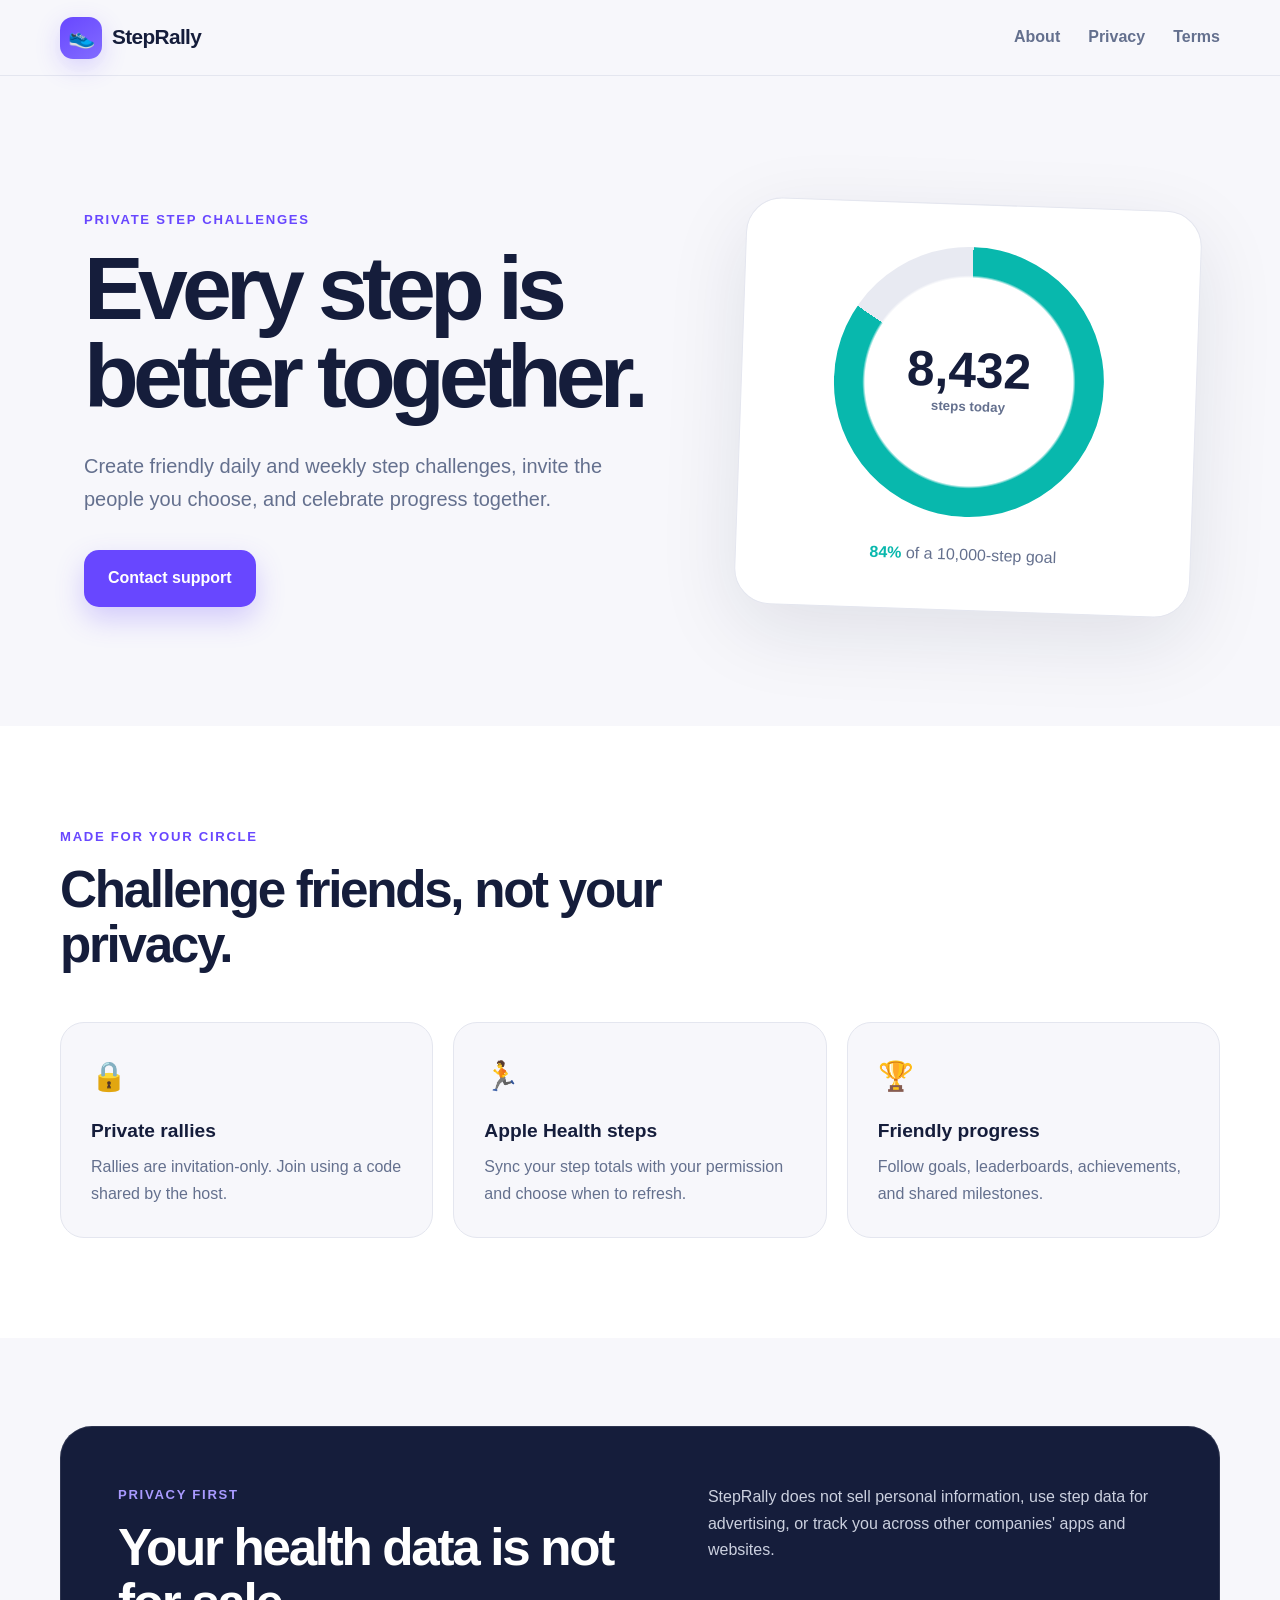
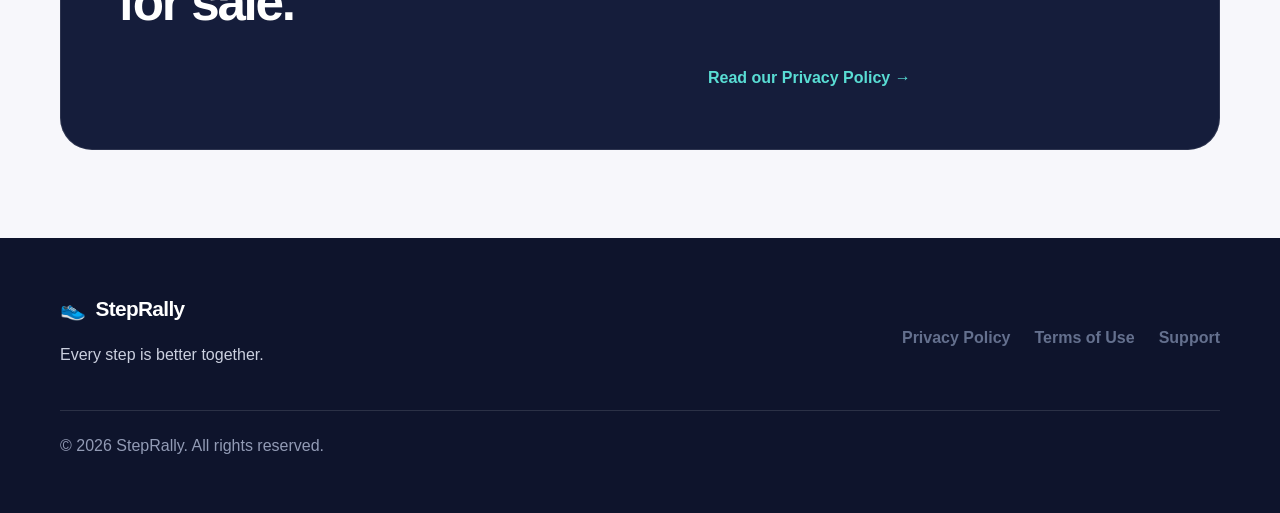
==== index.html @ 6db6c576 "Publish StepRally website and legal pages" ====
<!doctype html>
<html lang="en">
<head>
  <meta charset="utf-8">
  <meta name="viewport" content="width=device-width, initial-scale=1">
  <meta name="description" content="StepRally is a private step-challenge app for friends and family.">
  <title>StepRally | Every step is better together</title>
  <link rel="icon" type="image/svg+xml" href="data:image/svg+xml,%3Csvg xmlns='http://www.w3.org/2000/svg' viewBox='0 0 64 64'%3E%3Crect width='64' height='64' rx='15' fill='%236C4DFF'/%3E%3Cpath d='M39 10c7 2 9 10 6 18-3 7-10 10-16 7-6-3-7-11-3-18 3-6 8-9 13-7ZM20 34c5 0 9 5 9 11s-5 10-11 9c-6-1-9-7-7-13 1-4 5-7 9-7Z' fill='white'/%3E%3C/svg%3E">
  <link rel="stylesheet" href="styles.css">
</head>
<body>
  <header class="site-header">
    <a class="brand" href="/" aria-label="StepRally home"><span class="mark" aria-hidden="true">👟</span>StepRally</a>
    <nav aria-label="Main navigation">
      <a href="#about">About</a>
      <a href="/privacy/">Privacy</a>
      <a href="/terms/">Terms</a>
    </nav>
  </header>

  <main>
    <section class="hero">
      <div class="hero-copy">
        <p class="eyebrow">Private step challenges</p>
        <h1>Every step is better together.</h1>
        <p class="lead">Create friendly daily and weekly step challenges, invite the people you choose, and celebrate progress together.</p>
        <a class="button" href="mailto:support@steprally.app">Contact support</a>
      </div>
      <div class="goal-card" aria-label="Example daily step progress">
        <div class="ring"><span>8,432</span><small>steps today</small></div>
        <p><strong>84%</strong> of a 10,000-step goal</p>
      </div>
    </section>

    <section class="section" id="about">
      <div>
        <p class="eyebrow">Made for your circle</p>
        <h2>Challenge friends, not your privacy.</h2>
      </div>
      <div class="features">
        <article><span aria-hidden="true">🔒</span><h3>Private rallies</h3><p>Rallies are invitation-only. Join using a code shared by the host.</p></article>
        <article><span aria-hidden="true">🏃</span><h3>Apple Health steps</h3><p>Sync your step totals with your permission and choose when to refresh.</p></article>
        <article><span aria-hidden="true">🏆</span><h3>Friendly progress</h3><p>Follow goals, leaderboards, achievements, and shared milestones.</p></article>
      </div>
    </section>

    <section class="privacy-callout">
      <div><p class="eyebrow">Privacy first</p><h2>Your health data is not for sale.</h2></div>
      <p>StepRally does not sell personal information, use step data for advertising, or track you across other companies' apps and websites.</p>
      <a href="/privacy/">Read our Privacy Policy <span aria-hidden="true">→</span></a>
    </section>
  </main>

  <footer>
    <div><a class="brand" href="/"><span aria-hidden="true">👟</span>StepRally</a><p>Every step is better together.</p></div>
    <div class="footer-links"><a href="/privacy/">Privacy Policy</a><a href="/terms/">Terms of Use</a><a href="mailto:support@steprally.app">Support</a></div>
    <p class="copyright">© 2026 StepRally. All rights reserved.</p>
  </footer>
</body>
</html>
---- styles.css ----
:root{--ink:#151d3b;--muted:#64708e;--purple:#6847ff;--purple-dark:#5031df;--teal:#08b8ad;--paper:#f7f7fb;--line:#e4e6ef;--white:#fff;--orange:#ffad24}*{box-sizing:border-box}html{scroll-behavior:smooth}body{margin:0;background:var(--paper);color:var(--ink);font-family:Inter,ui-sans-serif,-apple-system,BlinkMacSystemFont,"Segoe UI",sans-serif;font-size:16px;line-height:1.65}.site-header{height:76px;display:flex;align-items:center;justify-content:space-between;padding:0 max(24px,calc((100vw - 1160px)/2));background:rgba(247,247,251,.94);border-bottom:1px solid var(--line);position:sticky;top:0;z-index:5;backdrop-filter:blur(14px)}.brand{display:inline-flex;align-items:center;gap:10px;color:var(--ink);font-size:1.3rem;font-weight:800;text-decoration:none;letter-spacing:-.03em}.mark{display:grid;place-items:center;width:42px;height:42px;background:linear-gradient(145deg,var(--purple),#826cff);border-radius:13px;font-size:22px;box-shadow:0 8px 24px rgba(104,71,255,.22)}nav{display:flex;gap:28px}nav a,.footer-links a{color:var(--muted);font-weight:650;text-decoration:none}nav a:hover,.footer-links a:hover{color:var(--purple)}main{overflow:hidden}.hero{min-height:650px;max-width:1160px;margin:auto;padding:100px 24px 86px;display:grid;grid-template-columns:1.12fr .88fr;align-items:center;gap:76px}.eyebrow{color:var(--purple);font-size:.82rem;font-weight:800;letter-spacing:.13em;text-transform:uppercase;margin:0 0 14px}.hero h1{font-size:clamp(3.2rem,7vw,5.8rem);line-height:.98;letter-spacing:-.065em;margin:0;max-width:760px}.lead{font-size:1.25rem;color:var(--muted);max-width:620px;margin:30px 0 34px}.button{display:inline-block;background:var(--purple);color:white;text-decoration:none;font-weight:800;padding:15px 24px;border-radius:15px;box-shadow:0 12px 28px rgba(104,71,255,.25)}.button:hover{background:var(--purple-dark)}.goal-card{background:var(--white);border:1px solid var(--line);border-radius:36px;padding:42px;box-shadow:0 24px 80px rgba(21,29,59,.1);text-align:center;transform:rotate(2deg)}.ring{width:min(270px,70vw);aspect-ratio:1;margin:auto;display:grid;place-content:center;border-radius:50%;background:radial-gradient(circle closest-side,var(--white) 77%,transparent 79%),conic-gradient(var(--teal) 84%,#e8eaf2 0)}.ring span{font-size:3.1rem;font-weight:850;line-height:1}.ring small{color:var(--muted);font-weight:650}.goal-card p{color:var(--muted);margin:25px 0 0}.goal-card strong{color:var(--teal)}.section{padding:100px max(24px,calc((100vw - 1160px)/2));background:var(--white)}h2{font-size:clamp(2rem,4vw,3.4rem);line-height:1.08;letter-spacing:-.045em;margin:0;max-width:700px}.features{display:grid;grid-template-columns:repeat(3,1fr);gap:20px;margin-top:50px}.features article{background:var(--paper);border:1px solid var(--line);border-radius:24px;padding:30px}.features article>span{font-size:1.8rem}.features h3{font-size:1.2rem;margin:14px 0 8px}.features p{color:var(--muted);margin:0}.privacy-callout{max-width:1160px;margin:88px auto;padding:58px;display:grid;grid-template-columns:1.1fr .9fr;gap:35px;background:var(--ink);color:white;border-radius:32px;box-shadow:inset 0 0 0 1px rgba(255,255,255,.1)}.privacy-callout .eyebrow{color:#a99aff}.privacy-callout p:not(.eyebrow){color:#cbd0df;margin:0}.privacy-callout a{grid-column:2;color:#59ddd4;font-weight:800;text-decoration:none}footer{padding:54px max(24px,calc((100vw - 1160px)/2));background:#0e142c;color:#cbd0df;display:grid;grid-template-columns:1fr auto;gap:25px}footer .brand{color:white}.footer-links{display:flex;gap:24px;align-items:center}.copyright{grid-column:1/-1;border-top:1px solid rgba(255,255,255,.12);padding-top:22px;margin:0;color:#929bb5}.legal-main{max-width:850px;margin:0 auto;padding:72px 24px 100px}.legal-main h1{font-size:clamp(2.6rem,6vw,4.6rem);line-height:1;letter-spacing:-.055em;margin:0 0 16px}.updated{color:var(--muted);margin:0 0 48px}.legal-main section{margin:38px 0}.legal-main h2{font-size:1.55rem;letter-spacing:-.025em;margin-bottom:10px}.legal-main h3{font-size:1.08rem;margin:24px 0 6px}.legal-main p,.legal-main li{color:#3f4967}.legal-main a{color:var(--purple);font-weight:650}.legal-main ul{padding-left:24px}.notice{padding:20px 22px;border-left:4px solid var(--teal);background:#ebfbfa;border-radius:0 14px 14px 0}@media(max-width:760px){.site-header{height:auto;min-height:72px;padding:12px 18px;gap:14px}.site-header nav{gap:14px;font-size:.9rem}.hero{grid-template-columns:1fr;padding-top:70px;gap:48px}.hero h1{font-size:3.5rem}.goal-card{padding:28px;transform:none}.features{grid-template-columns:1fr}.privacy-callout{margin:50px 18px;padding:34px 28px;grid-template-columns:1fr}.privacy-callout a{grid-column:1}.footer-links{flex-direction:column;align-items:flex-end;gap:8px}}@media(max-width:480px){.site-header .brand{font-size:1.05rem}.site-header .mark{width:36px;height:36px}nav a:first-child{display:none}.hero h1{font-size:3rem}footer{grid-template-columns:1fr}.footer-links{align-items:flex-start}.copyright{grid-column:1}}
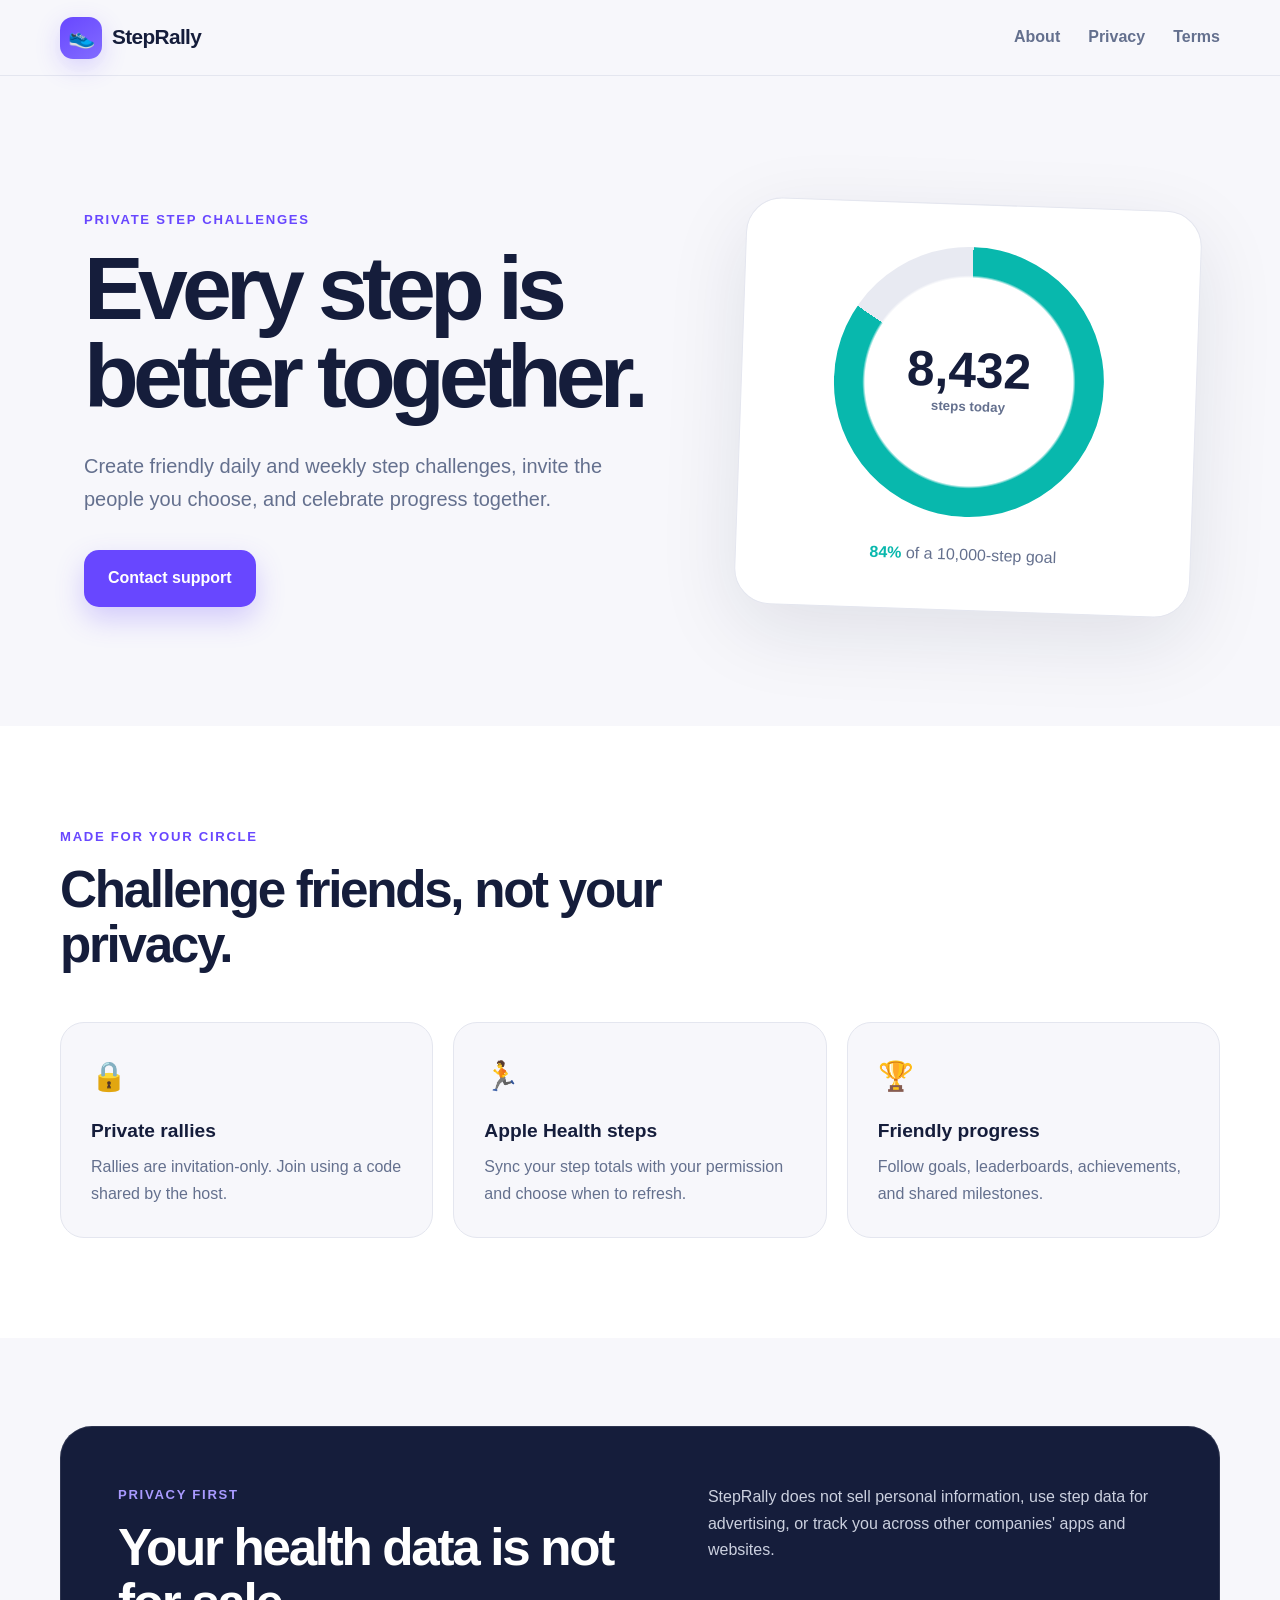
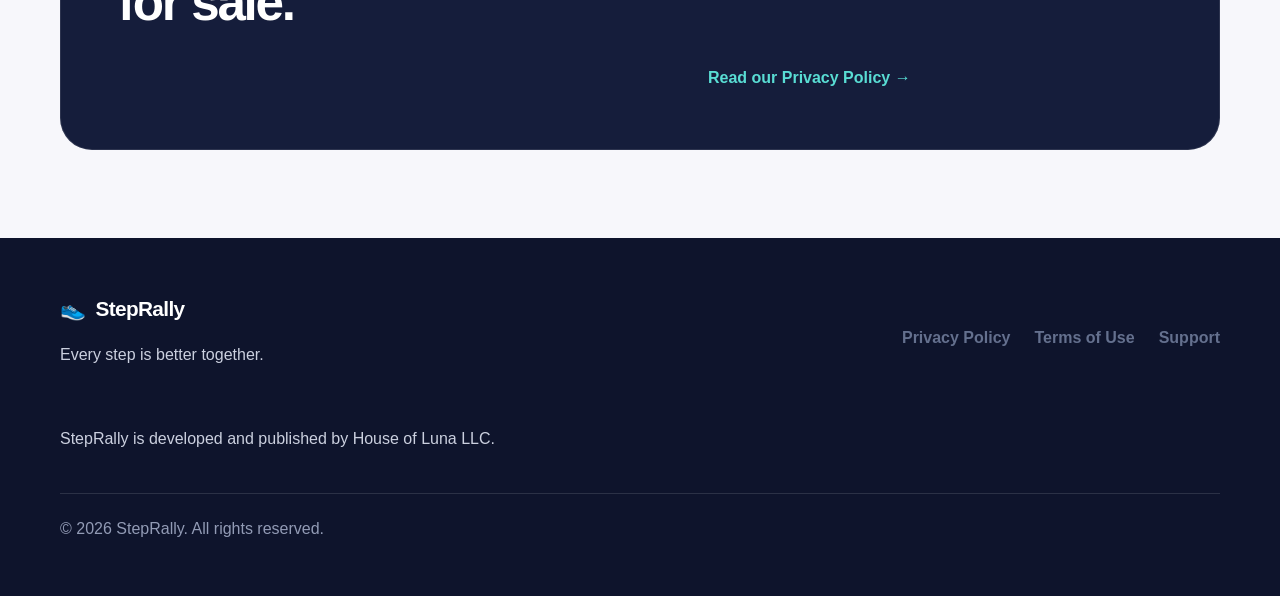
==== commit 21ecdf9b: "Update index.html Add House of Luna publisher information" ====
--- a/index.html
+++ b/index.html
@@ -54,6 +54,7 @@
   <footer>
     <div><a class="brand" href="/"><span aria-hidden="true">👟</span>StepRally</a><p>Every step is better together.</p></div>
     <div class="footer-links"><a href="/privacy/">Privacy Policy</a><a href="/terms/">Terms of Use</a><a href="mailto:support@steprally.app">Support</a></div>
+    <p>StepRally is developed and published by House of Luna LLC.</p>
     <p class="copyright">© 2026 StepRally. All rights reserved.</p>
   </footer>
 </body>
